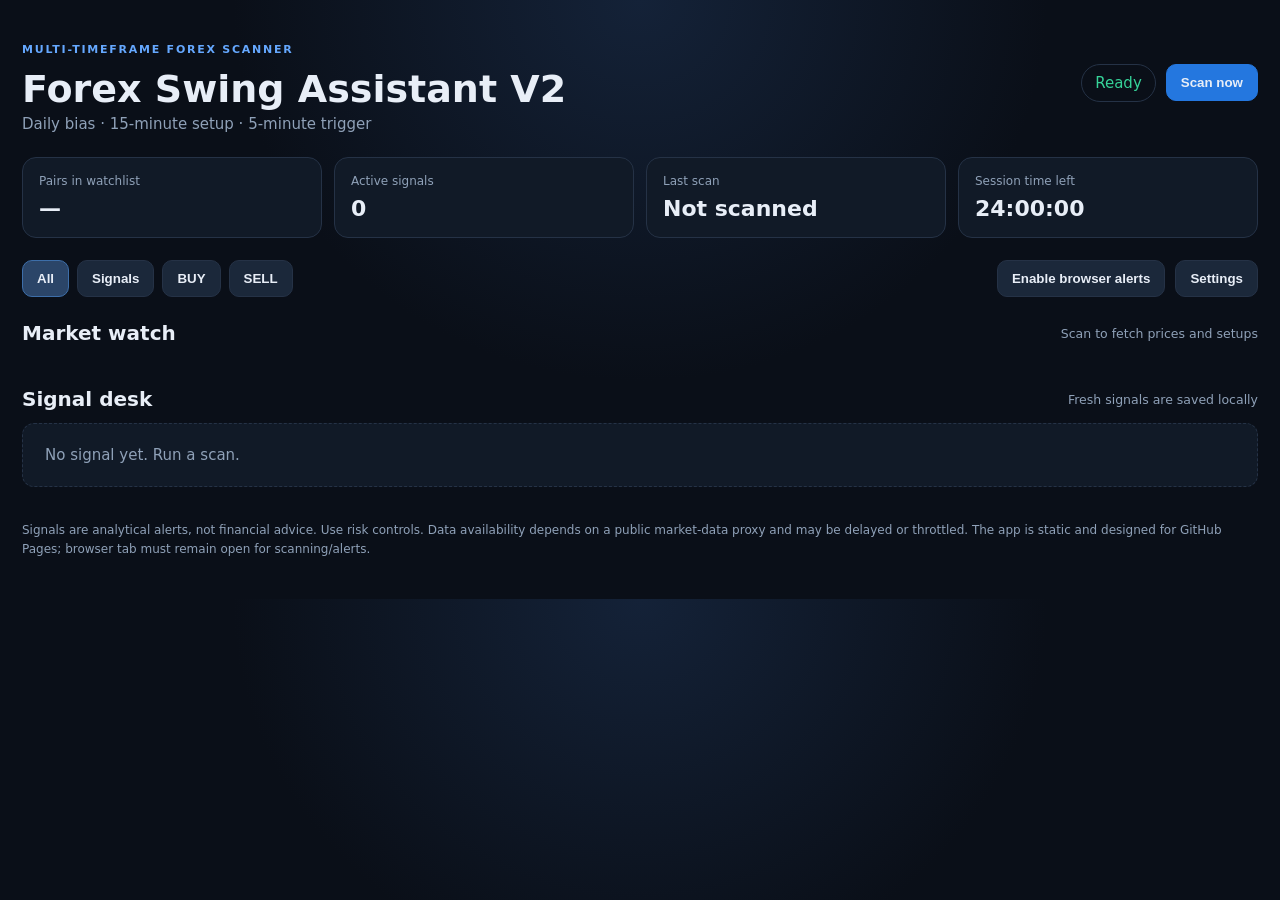
==== index.html @ 6ebbc3f4 "Initial commit" ====
<!doctype html><html lang="en"><head><meta charset="utf-8"><meta name="viewport" content="width=device-width,initial-scale=1"><title>Forex Swing Assistant V2</title><link rel="stylesheet" href="style.css"></head><body><div class="wrap"><header><div><p class="eyebrow">MULTI-TIMEFRAME FOREX SCANNER</p><h1>Forex Swing Assistant <span>V2</span></h1><p class="sub">Daily bias · 15-minute setup · 5-minute trigger</p></div><div class="header-actions"><span class="pill" id="state">Ready</span><button id="scan" class="primary">Scan now</button></div></header><section class="stats"><div class="stat"><label>Pairs in watchlist</label><b id="pairCount">—</b></div><div class="stat"><label>Active signals</label><b id="signalCount">0</b></div><div class="stat"><label>Last scan</label><b id="lastScan">Not scanned</b></div><div class="stat"><label>Session time left</label><b id="timer">24:00:00</b></div></section><section class="toolbar"><div class="filters"><button class="filter active" data-filter="all">All</button><button class="filter" data-filter="signals">Signals</button><button class="filter" data-filter="buy">BUY</button><button class="filter" data-filter="sell">SELL</button></div><div class="toolbar-actions"><button id="alerts">Enable browser alerts</button><button id="settingsBtn">Settings</button></div></section><main><section><div class="section-head"><h2>Market watch</h2><small id="scanMessage">Scan to fetch prices and setups</small></div><div id="markets" class="market-grid"></div></section><section class="signals-section"><div class="section-head"><h2>Signal desk</h2><small>Fresh signals are saved locally</small></div><div id="signals" class="signals-list"><div class="empty">No signal yet. Run a scan.</div></div></section></main><dialog id="settings"><form method="dialog" id="settingsForm"><div class="section-head"><h2>Scanner settings</h2><button class="icon-btn" value="cancel">✕</button></div><label>Minimum confluence score <span id="scoreLabel">65</span></label><input id="score" type="range" min="40" max="95" step="5" value="65"><label>Scan interval</label><select id="interval"><option value="1">Every 1 minute</option><option value="3">Every 3 minutes</option><option value="5" selected>Every 5 minutes</option><option value="10">Every 10 minutes</option></select><label>Watchlist (comma-separated pair names)</label><textarea id="watchlist" rows="5"></textarea><label>News blackout (manual UTC windows, one per line: start,end)</label><textarea id="blackouts" rows="3" placeholder="2026-11-25T13:25Z,2026-11-25T13:45Z"></textarea><p class="hint">Static GitHub Pages cannot securely host a news API key. Add high-impact news windows manually to avoid alerts during those times.</p><hr><h3>Risk calculator</h3><div class="calc-grid"><label>Account balance<input id="balance" type="number" value="1000" min="0"></label><label>Risk %<input id="riskPct" type="number" value="1" min="0.1" max="10" step="0.1"></label><label>Stop distance (pips)<input id="stopPips" type="number" value="30" min="1"></label><label>Value per pip per lot ($)<input id="pipValue" type="number" value="10" min="0.01"></label></div><div class="risk-result" id="riskResult">Risk amount: $10 · Position: 0.033 lots</div><hr><h3>Telegram alerts (optional)</h3><label>Bot token<input id="tgToken" type="password" placeholder="Stored in this browser only"></label><label>Chat ID<input id="tgChat" placeholder="Your Telegram chat ID"></label><p class="hint">This sends alert messages directly from your browser. For a public deployment, a server-side relay is safer.</p><div class="modal-actions"><button id="saveSettings" class="primary" value="save">Save settings</button></div></form></dialog><footer>Signals are analytical alerts, not financial advice. Use risk controls. Data availability depends on a public market-data proxy and may be delayed or throttled. The app is static and designed for GitHub Pages; browser tab must remain open for scanning/alerts.</footer></div><script src="app.js"></script></body></html>
---- style.css ----
:root{--bg:#0a0f18;--panel:#111a27;--panel2:#172232;--line:#253246;--text:#e8eef7;--muted:#8fa1b8;--green:#36d399;--red:#ff657a;--blue:#65a8ff}*{box-sizing:border-box}body{margin:0;background:radial-gradient(ellipse at top,#142238 0,#0a0f18 45%);font:15px system-ui,-apple-system,Segoe UI,sans-serif;color:var(--text)}.wrap{max-width:1320px;margin:auto;padding:32px 22px}header{display:flex;justify-content:space-between;align-items:center;gap:24px;margin-bottom:24px}.eyebrow{letter-spacing:.16em;font-size:11px;color:var(--blue);font-weight:700}h1{font-size:clamp(26px,4vw,38px);margin:4px 0}.sub{color:var(--muted);margin:0}.header-actions,.toolbar-actions{display:flex;gap:10px;align-items:center}.pill{border:1px solid var(--line);border-radius:99px;padding:9px 13px;color:var(--green)}button{cursor:pointer;background:#1b283a;color:var(--text);border:1px solid var(--line);padding:10px 14px;border-radius:10px;font-weight:650}button:hover{filter:brightness(1.18)}.primary{background:#2477df;border-color:#2477df}.stats{display:grid;grid-template-columns:repeat(4,1fr);gap:12px;margin-bottom:22px}.stat{background:var(--panel);border:1px solid var(--line);border-radius:14px;padding:16px}.stat label{display:block;color:var(--muted);font-size:12px;margin-bottom:8px}.stat b{font-size:22px}.toolbar{display:flex;justify-content:space-between;align-items:center;margin:16px 0 24px;gap:10px}.filters{display:flex;gap:8px;flex-wrap:wrap}.filter.active{background:#2b4568;border-color:#3d6ea9}.section-head{display:flex;justify-content:space-between;align-items:center;margin:18px 0 12px;gap:10px}.section-head h2{margin:0;font-size:20px}.section-head small,.hint{color:var(--muted)}.market-grid{display:grid;grid-template-columns:repeat(3,minmax(0,1fr));gap:12px}.market-card{background:linear-gradient(150deg,var(--panel),#101724);border:1px solid var(--line);border-radius:15px;padding:16px;min-width:0}.market-top{display:flex;justify-content:space-between;align-items:center;gap:8px}.pair{font-size:17px;font-weight:750}.pair-code{font-size:11px;color:var(--muted);margin-top:3px}.badge{border-radius:99px;font-size:11px;padding:5px 9px;font-weight:700}.buy{color:var(--green)}.sell{color:var(--red)}.wait{color:var(--muted)}.badge-buy{background:#123c31}.badge-sell{background:#47212b}.badge-wait{background:#253043}.price{font-size:24px;font-weight:700;margin:17px 0 4px}.change{font-size:12px}.up{color:var(--green)}.down{color:var(--red)}.meta{display:flex;justify-content:space-between;gap:6px;margin-top:14px;color:var(--muted);font-size:11px}.signals-section{margin-top:30px}.signals-list{display:grid;grid-template-columns:repeat(2,minmax(0,1fr));gap:12px}.signal-card{background:var(--panel);border:1px solid var(--line);border-radius:14px;padding:15px}.signal-card.buy{border-left:3px solid var(--green)}.signal-card.sell{border-left:3px solid var(--red)}.signal-head{display:flex;justify-content:space-between;align-items:center;margin-bottom:12px}.signal-title{font-weight:800;font-size:17px}.signal-sub{font-size:12px;color:var(--muted)}.levels{display:grid;grid-template-columns:repeat(5,1fr);gap:5px}.levels div{background:var(--panel2);border-radius:8px;padding:8px 6px;text-align:center;font-size:11px;color:var(--muted)}.levels b{display:block;color:var(--text);margin-top:4px;font-size:12px}.scoreline{margin-top:10px;font-size:11px;color:var(--muted)}.empty{padding:22px;color:var(--muted);background:var(--panel);border:1px dashed var(--line);border-radius:12px}.signals-list .empty{grid-column:1/-1}footer{margin:34px 0 8px;color:var(--muted);font-size:12px;line-height:1.6}dialog{background:#111a27;color:var(--text);border:1px solid var(--line);border-radius:16px;width:min(700px,95vw);max-height:90vh;overflow:auto;padding:22px}dialog::backdrop{background:#02060bbd}dialog form{display:flex;flex-direction:column;gap:12px}dialog label{display:block;color:var(--muted);font-size:12px}input,select,textarea{display:block;width:100%;margin-top:6px;background:#0b121c;border:1px solid var(--line);border-radius:9px;color:var(--text);padding:10px;font:inherit}input[type=range]{padding:0}.calc-grid{display:grid;grid-template-columns:repeat(2,1fr);gap:12px}.risk-result{background:#16283d;border:1px solid #284866;border-radius:10px;padding:12px;color:#9ec9ff}.modal-actions{display:flex;justify-content:flex-end}.icon-btn{padding:6px 10px}.hint{font-size:12px;line-height:1.5}.toast{position:fixed;bottom:20px;right:20px;background:#1b2b40;border:1px solid #34516f;padding:13px 16px;border-radius:12px;z-index:5;max-width:90vw}
@media(max-width:900px){.market-grid{grid-template-columns:repeat(2,minmax(0,1fr))}}@media(max-width:650px){.wrap{padding:20px 13px}header{align-items:flex-start;flex-direction:column}.header-actions{width:100%;justify-content:space-between}.stats{grid-template-columns:repeat(2,1fr)}.toolbar{align-items:flex-start;flex-direction:column}.market-grid,.signals-list{grid-template-columns:1fr}.calc-grid{grid-template-columns:1fr}.levels{grid-template-columns:repeat(3,1fr)}}
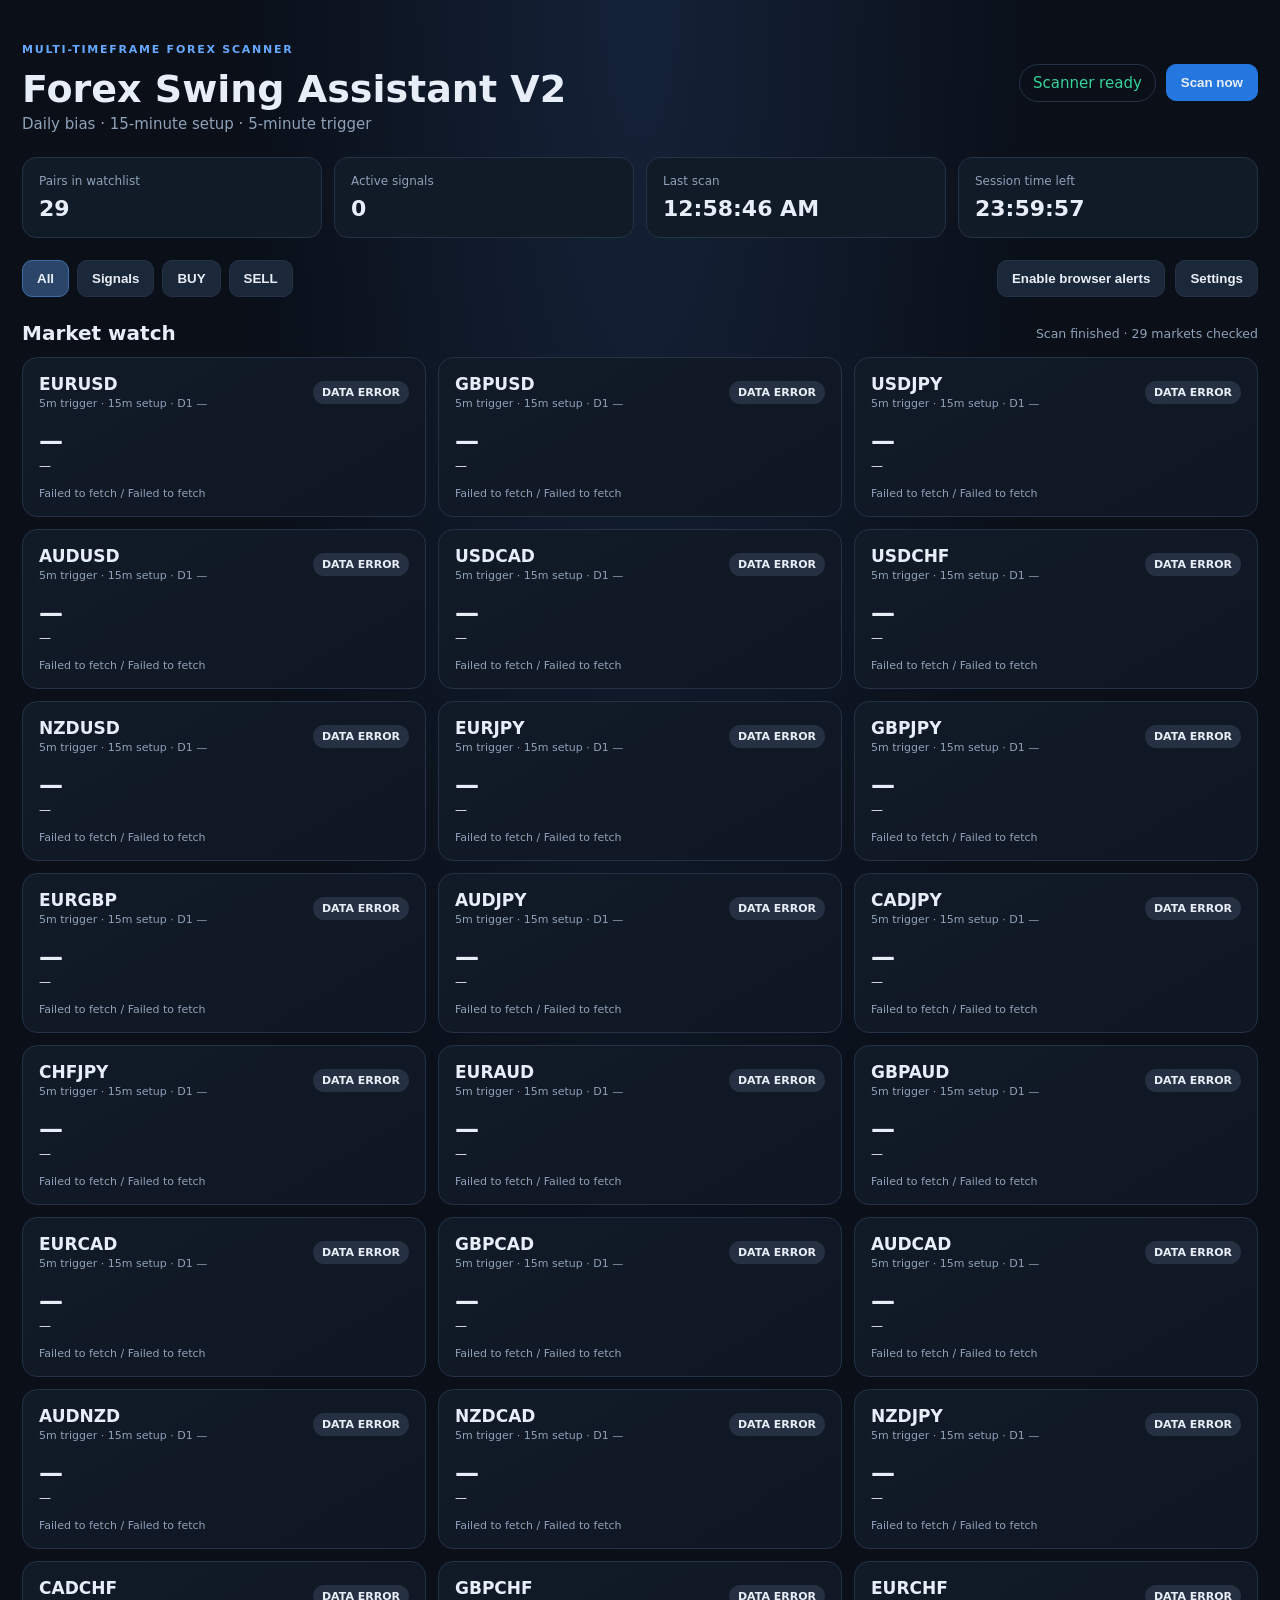
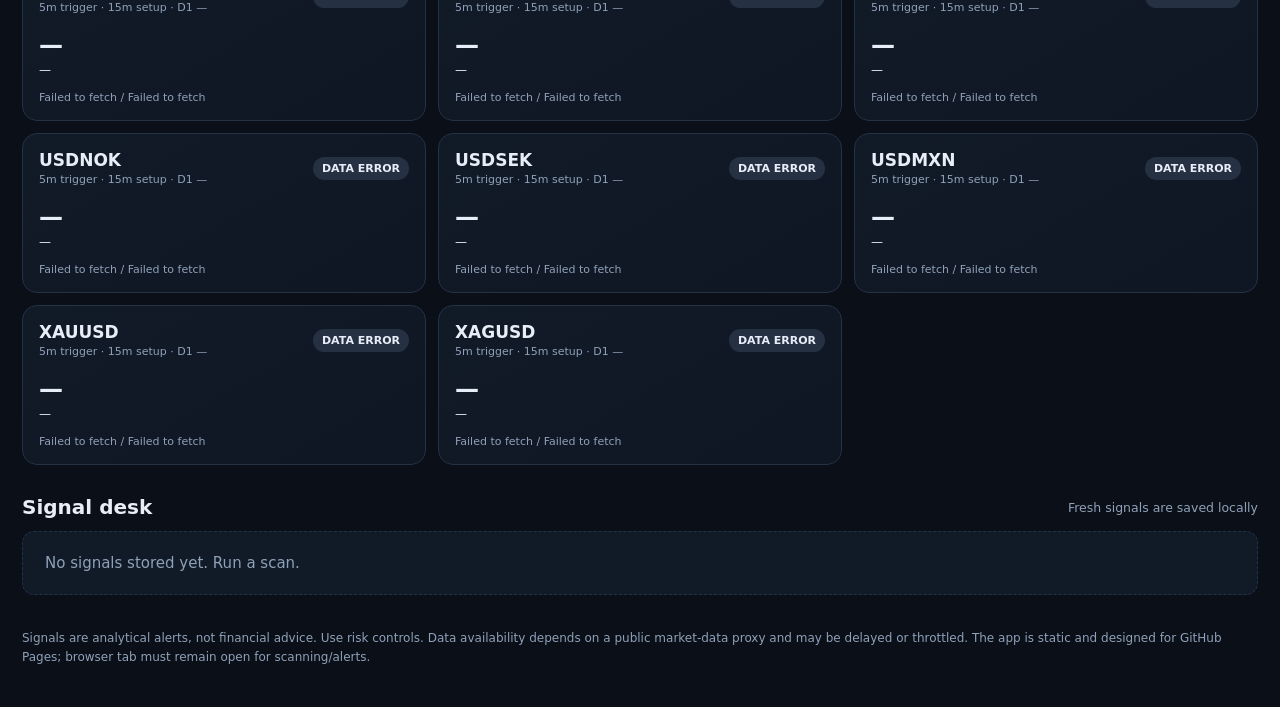
==== commit 5ae8ceba: "Third" ====
--- a/index.html
+++ b/index.html
@@ -1 +1 @@
-<!doctype html><html lang="en"><head><meta charset="utf-8"><meta name="viewport" content="width=device-width,initial-scale=1"><title>Forex Swing Assistant V2</title><link rel="stylesheet" href="style.css"></head><body><div class="wrap"><header><div><p class="eyebrow">MULTI-TIMEFRAME FOREX SCANNER</p><h1>Forex Swing Assistant <span>V2</span></h1><p class="sub">Daily bias · 15-minute setup · 5-minute trigger</p></div><div class="header-actions"><span class="pill" id="state">Ready</span><button id="scan" class="primary">Scan now</button></div></header><section class="stats"><div class="stat"><label>Pairs in watchlist</label><b id="pairCount">—</b></div><div class="stat"><label>Active signals</label><b id="signalCount">0</b></div><div class="stat"><label>Last scan</label><b id="lastScan">Not scanned</b></div><div class="stat"><label>Session time left</label><b id="timer">24:00:00</b></div></section><section class="toolbar"><div class="filters"><button class="filter active" data-filter="all">All</button><button class="filter" data-filter="signals">Signals</button><button class="filter" data-filter="buy">BUY</button><button class="filter" data-filter="sell">SELL</button></div><div class="toolbar-actions"><button id="alerts">Enable browser alerts</button><button id="settingsBtn">Settings</button></div></section><main><section><div class="section-head"><h2>Market watch</h2><small id="scanMessage">Scan to fetch prices and setups</small></div><div id="markets" class="market-grid"></div></section><section class="signals-section"><div class="section-head"><h2>Signal desk</h2><small>Fresh signals are saved locally</small></div><div id="signals" class="signals-list"><div class="empty">No signal yet. Run a scan.</div></div></section></main><dialog id="settings"><form method="dialog" id="settingsForm"><div class="section-head"><h2>Scanner settings</h2><button class="icon-btn" value="cancel">✕</button></div><label>Minimum confluence score <span id="scoreLabel">65</span></label><input id="score" type="range" min="40" max="95" step="5" value="65"><label>Scan interval</label><select id="interval"><option value="1">Every 1 minute</option><option value="3">Every 3 minutes</option><option value="5" selected>Every 5 minutes</option><option value="10">Every 10 minutes</option></select><label>Watchlist (comma-separated pair names)</label><textarea id="watchlist" rows="5"></textarea><label>News blackout (manual UTC windows, one per line: start,end)</label><textarea id="blackouts" rows="3" placeholder="2026-11-25T13:25Z,2026-11-25T13:45Z"></textarea><p class="hint">Static GitHub Pages cannot securely host a news API key. Add high-impact news windows manually to avoid alerts during those times.</p><hr><h3>Risk calculator</h3><div class="calc-grid"><label>Account balance<input id="balance" type="number" value="1000" min="0"></label><label>Risk %<input id="riskPct" type="number" value="1" min="0.1" max="10" step="0.1"></label><label>Stop distance (pips)<input id="stopPips" type="number" value="30" min="1"></label><label>Value per pip per lot ($)<input id="pipValue" type="number" value="10" min="0.01"></label></div><div class="risk-result" id="riskResult">Risk amount: $10 · Position: 0.033 lots</div><hr><h3>Telegram alerts (optional)</h3><label>Bot token<input id="tgToken" type="password" placeholder="Stored in this browser only"></label><label>Chat ID<input id="tgChat" placeholder="Your Telegram chat ID"></label><p class="hint">This sends alert messages directly from your browser. For a public deployment, a server-side relay is safer.</p><div class="modal-actions"><button id="saveSettings" class="primary" value="save">Save settings</button></div></form></dialog><footer>Signals are analytical alerts, not financial advice. Use risk controls. Data availability depends on a public market-data proxy and may be delayed or throttled. The app is static and designed for GitHub Pages; browser tab must remain open for scanning/alerts.</footer></div><script src="app.js"></script></body></html>
+<!doctype html><html lang="en"><head><meta charset="utf-8"><meta name="viewport" content="width=device-width,initial-scale=1"><title>Forex Swing Assistant V2</title><link rel="stylesheet" href="style.css"></head><body><div class="wrap"><header><div><p class="eyebrow">MULTI-TIMEFRAME FOREX SCANNER</p><h1>Forex Swing Assistant <span>V2</span></h1><p class="sub">Daily bias · 15-minute setup · 5-minute trigger</p></div><div class="header-actions"><span class="pill" id="state">Ready</span><button id="scan" class="primary">Scan now</button></div></header><section class="stats"><div class="stat"><label>Pairs in watchlist</label><b id="pairCount">—</b></div><div class="stat"><label>Active signals</label><b id="signalCount">0</b></div><div class="stat"><label>Last scan</label><b id="lastScan">Not scanned</b></div><div class="stat"><label>Session time left</label><b id="timer">24:00:00</b></div></section><section class="toolbar"><div class="filters"><button class="filter active" data-filter="all">All</button><button class="filter" data-filter="signals">Signals</button><button class="filter" data-filter="buy">BUY</button><button class="filter" data-filter="sell">SELL</button></div><div class="toolbar-actions"><button id="alerts">Enable browser alerts</button><button id="settingsBtn">Settings</button></div></section><main><section><div class="section-head"><h2>Market watch</h2><small id="scanMessage">Scan to fetch prices and setups</small></div><div id="markets" class="market-grid"></div></section><section class="signals-section"><div class="section-head"><h2>Signal desk</h2><small>Fresh signals are saved locally</small></div><div id="signals" class="signals-list"><div class="empty">No signal yet. Run a scan.</div></div></section></main><dialog id="settings"><form method="dialog" id="settingsForm"><div class="section-head"><h2>Scanner settings</h2><button class="icon-btn" value="cancel">✕</button></div><label>Minimum confluence score <span id="scoreLabel">65</span></label><input id="score" type="range" min="40" max="95" step="5" value="65"><label>Scan interval</label><select id="interval"><option value="1">Every 1 minute</option><option value="3">Every 3 minutes</option><option value="5" selected>Every 5 minutes</option><option value="10">Every 10 minutes</option></select><label>Watchlist (comma-separated pair names)</label><textarea id="watchlist" rows="5"></textarea><label>News blackout (manual UTC windows, one per line: start,end)</label><textarea id="blackouts" rows="3" placeholder="2026-11-25T13:25Z,2026-11-25T13:45Z"></textarea><p class="hint">Static GitHub Pages cannot securely host a news API key. Add high-impact news windows manually to avoid alerts during those times.</p><hr><h3>Risk calculator</h3><div class="calc-grid"><label>Account balance<input id="balance" type="number" value="1000" min="0"></label><label>Risk %<input id="riskPct" type="number" value="1" min="0.1" max="10" step="0.1"></label><label>Stop distance (pips)<input id="stopPips" type="number" value="30" min="1"></label><label>Value per pip per lot ($)<input id="pipValue" type="number" value="10" min="0.01"></label></div><div class="risk-result" id="riskResult">Risk amount: $10 · Position: 0.033 lots</div><hr><h3>Telegram alerts (optional)</h3><label>Bot token<input id="tgToken" type="password" placeholder="Stored in this browser only"></label><label>Chat ID<input id="tgChat" placeholder="Your Telegram chat ID"></label><p class="hint">This sends alert messages directly from your browser. For a public deployment, a server-side relay is safer.</p><div class="modal-actions"><button id="saveSettings" class="primary" value="save">Save settings</button></div></form></dialog><footer>Signals are analytical alerts, not financial advice. Use risk controls. Data availability depends on a public market-data proxy and may be delayed or throttled. The app is static and designed for GitHub Pages; browser tab must remain open for scanning/alerts.</footer></div><script src="app-v3.js?v=3" defer></script></body></html>
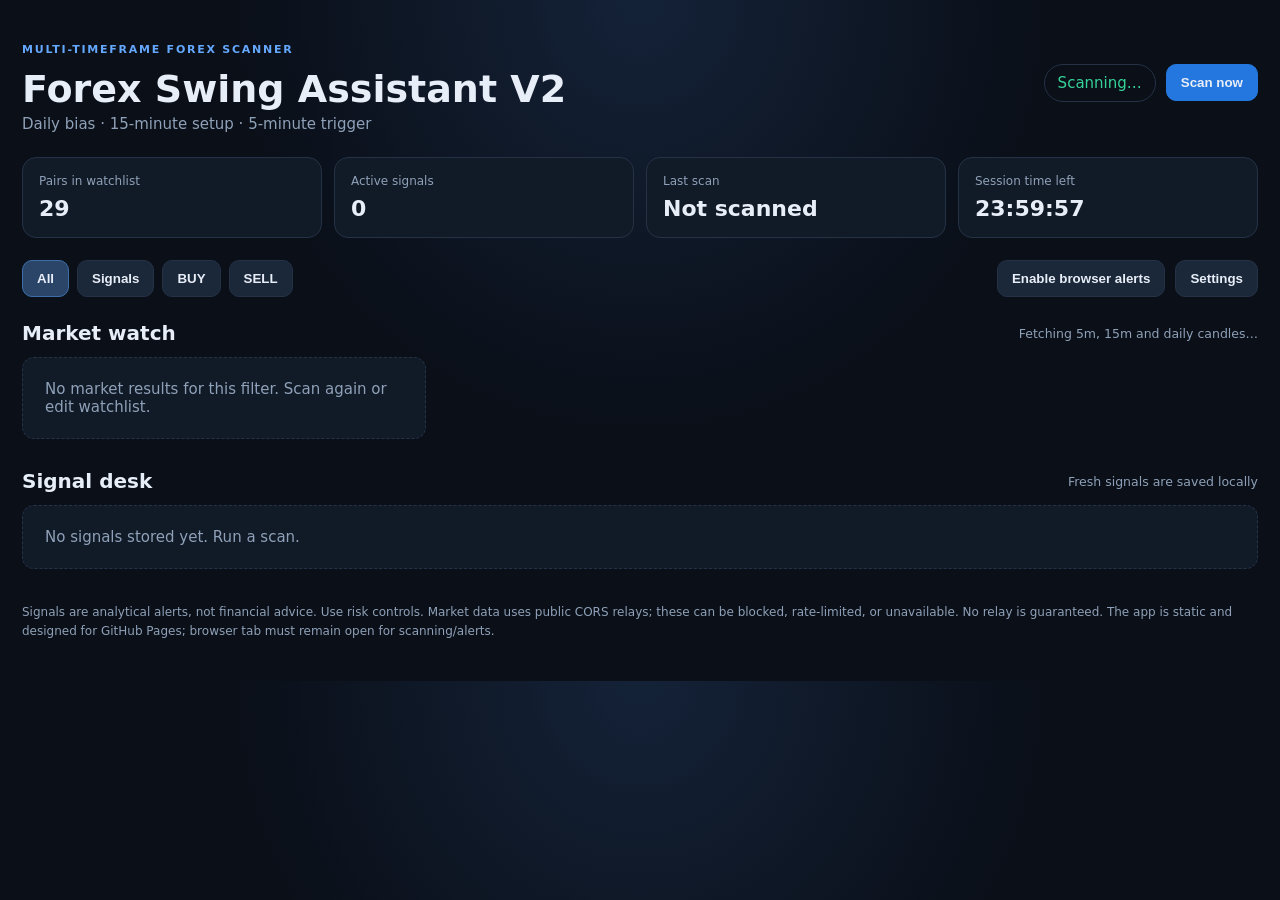
==== commit dab48c28: "Fourth" ====
--- a/index.html
+++ b/index.html
@@ -1 +1 @@
-<!doctype html><html lang="en"><head><meta charset="utf-8"><meta name="viewport" content="width=device-width,initial-scale=1"><title>Forex Swing Assistant V2</title><link rel="stylesheet" href="style.css"></head><body><div class="wrap"><header><div><p class="eyebrow">MULTI-TIMEFRAME FOREX SCANNER</p><h1>Forex Swing Assistant <span>V2</span></h1><p class="sub">Daily bias · 15-minute setup · 5-minute trigger</p></div><div class="header-actions"><span class="pill" id="state">Ready</span><button id="scan" class="primary">Scan now</button></div></header><section class="stats"><div class="stat"><label>Pairs in watchlist</label><b id="pairCount">—</b></div><div class="stat"><label>Active signals</label><b id="signalCount">0</b></div><div class="stat"><label>Last scan</label><b id="lastScan">Not scanned</b></div><div class="stat"><label>Session time left</label><b id="timer">24:00:00</b></div></section><section class="toolbar"><div class="filters"><button class="filter active" data-filter="all">All</button><button class="filter" data-filter="signals">Signals</button><button class="filter" data-filter="buy">BUY</button><button class="filter" data-filter="sell">SELL</button></div><div class="toolbar-actions"><button id="alerts">Enable browser alerts</button><button id="settingsBtn">Settings</button></div></section><main><section><div class="section-head"><h2>Market watch</h2><small id="scanMessage">Scan to fetch prices and setups</small></div><div id="markets" class="market-grid"></div></section><section class="signals-section"><div class="section-head"><h2>Signal desk</h2><small>Fresh signals are saved locally</small></div><div id="signals" class="signals-list"><div class="empty">No signal yet. Run a scan.</div></div></section></main><dialog id="settings"><form method="dialog" id="settingsForm"><div class="section-head"><h2>Scanner settings</h2><button class="icon-btn" value="cancel">✕</button></div><label>Minimum confluence score <span id="scoreLabel">65</span></label><input id="score" type="range" min="40" max="95" step="5" value="65"><label>Scan interval</label><select id="interval"><option value="1">Every 1 minute</option><option value="3">Every 3 minutes</option><option value="5" selected>Every 5 minutes</option><option value="10">Every 10 minutes</option></select><label>Watchlist (comma-separated pair names)</label><textarea id="watchlist" rows="5"></textarea><label>News blackout (manual UTC windows, one per line: start,end)</label><textarea id="blackouts" rows="3" placeholder="2026-11-25T13:25Z,2026-11-25T13:45Z"></textarea><p class="hint">Static GitHub Pages cannot securely host a news API key. Add high-impact news windows manually to avoid alerts during those times.</p><hr><h3>Risk calculator</h3><div class="calc-grid"><label>Account balance<input id="balance" type="number" value="1000" min="0"></label><label>Risk %<input id="riskPct" type="number" value="1" min="0.1" max="10" step="0.1"></label><label>Stop distance (pips)<input id="stopPips" type="number" value="30" min="1"></label><label>Value per pip per lot ($)<input id="pipValue" type="number" value="10" min="0.01"></label></div><div class="risk-result" id="riskResult">Risk amount: $10 · Position: 0.033 lots</div><hr><h3>Telegram alerts (optional)</h3><label>Bot token<input id="tgToken" type="password" placeholder="Stored in this browser only"></label><label>Chat ID<input id="tgChat" placeholder="Your Telegram chat ID"></label><p class="hint">This sends alert messages directly from your browser. For a public deployment, a server-side relay is safer.</p><div class="modal-actions"><button id="saveSettings" class="primary" value="save">Save settings</button></div></form></dialog><footer>Signals are analytical alerts, not financial advice. Use risk controls. Data availability depends on a public market-data proxy and may be delayed or throttled. The app is static and designed for GitHub Pages; browser tab must remain open for scanning/alerts.</footer></div><script src="app-v3.js?v=3" defer></script></body></html>
+<!doctype html><html lang="en"><head><meta charset="utf-8"><meta name="viewport" content="width=device-width,initial-scale=1"><title>Forex Swing Assistant V2</title><link rel="stylesheet" href="style.css"></head><body><div class="wrap"><header><div><p class="eyebrow">MULTI-TIMEFRAME FOREX SCANNER</p><h1>Forex Swing Assistant <span>V2</span></h1><p class="sub">Daily bias · 15-minute setup · 5-minute trigger</p></div><div class="header-actions"><span class="pill" id="state">Ready</span><button id="scan" class="primary">Scan now</button></div></header><section class="stats"><div class="stat"><label>Pairs in watchlist</label><b id="pairCount">—</b></div><div class="stat"><label>Active signals</label><b id="signalCount">0</b></div><div class="stat"><label>Last scan</label><b id="lastScan">Not scanned</b></div><div class="stat"><label>Session time left</label><b id="timer">24:00:00</b></div></section><section class="toolbar"><div class="filters"><button class="filter active" data-filter="all">All</button><button class="filter" data-filter="signals">Signals</button><button class="filter" data-filter="buy">BUY</button><button class="filter" data-filter="sell">SELL</button></div><div class="toolbar-actions"><button id="alerts">Enable browser alerts</button><button id="settingsBtn">Settings</button></div></section><main><section><div class="section-head"><h2>Market watch</h2><small id="scanMessage">Scan to fetch prices and setups</small></div><div id="markets" class="market-grid"></div></section><section class="signals-section"><div class="section-head"><h2>Signal desk</h2><small>Fresh signals are saved locally</small></div><div id="signals" class="signals-list"><div class="empty">No signal yet. Run a scan.</div></div></section></main><dialog id="settings"><form method="dialog" id="settingsForm"><div class="section-head"><h2>Scanner settings</h2><button class="icon-btn" value="cancel">✕</button></div><label>Minimum confluence score <span id="scoreLabel">65</span></label><input id="score" type="range" min="40" max="95" step="5" value="65"><label>Scan interval</label><select id="interval"><option value="1">Every 1 minute</option><option value="3">Every 3 minutes</option><option value="5" selected>Every 5 minutes</option><option value="10">Every 10 minutes</option></select><label>Watchlist (comma-separated pair names)</label><textarea id="watchlist" rows="5"></textarea><label>News blackout (manual UTC windows, one per line: start,end)</label><textarea id="blackouts" rows="3" placeholder="2026-11-25T13:25Z,2026-11-25T13:45Z"></textarea><p class="hint">Static GitHub Pages cannot securely host a news API key. Add high-impact news windows manually to avoid alerts during those times.</p><hr><h3>Risk calculator</h3><div class="calc-grid"><label>Account balance<input id="balance" type="number" value="1000" min="0"></label><label>Risk %<input id="riskPct" type="number" value="1" min="0.1" max="10" step="0.1"></label><label>Stop distance (pips)<input id="stopPips" type="number" value="30" min="1"></label><label>Value per pip per lot ($)<input id="pipValue" type="number" value="10" min="0.01"></label></div><div class="risk-result" id="riskResult">Risk amount: $10 · Position: 0.033 lots</div><hr><h3>Telegram alerts (optional)</h3><label>Bot token<input id="tgToken" type="password" placeholder="Stored in this browser only"></label><label>Chat ID<input id="tgChat" placeholder="Your Telegram chat ID"></label><p class="hint">This sends alert messages directly from your browser. For a public deployment, a server-side relay is safer.</p><div class="modal-actions"><button id="saveSettings" class="primary" value="save">Save settings</button></div></form></dialog><footer>Signals are analytical alerts, not financial advice. Use risk controls. Market data uses public CORS relays; these can be blocked, rate-limited, or unavailable. No relay is guaranteed. The app is static and designed for GitHub Pages; browser tab must remain open for scanning/alerts.</footer></div><script src="app-v3.js?v=3" defer></script></body></html>
